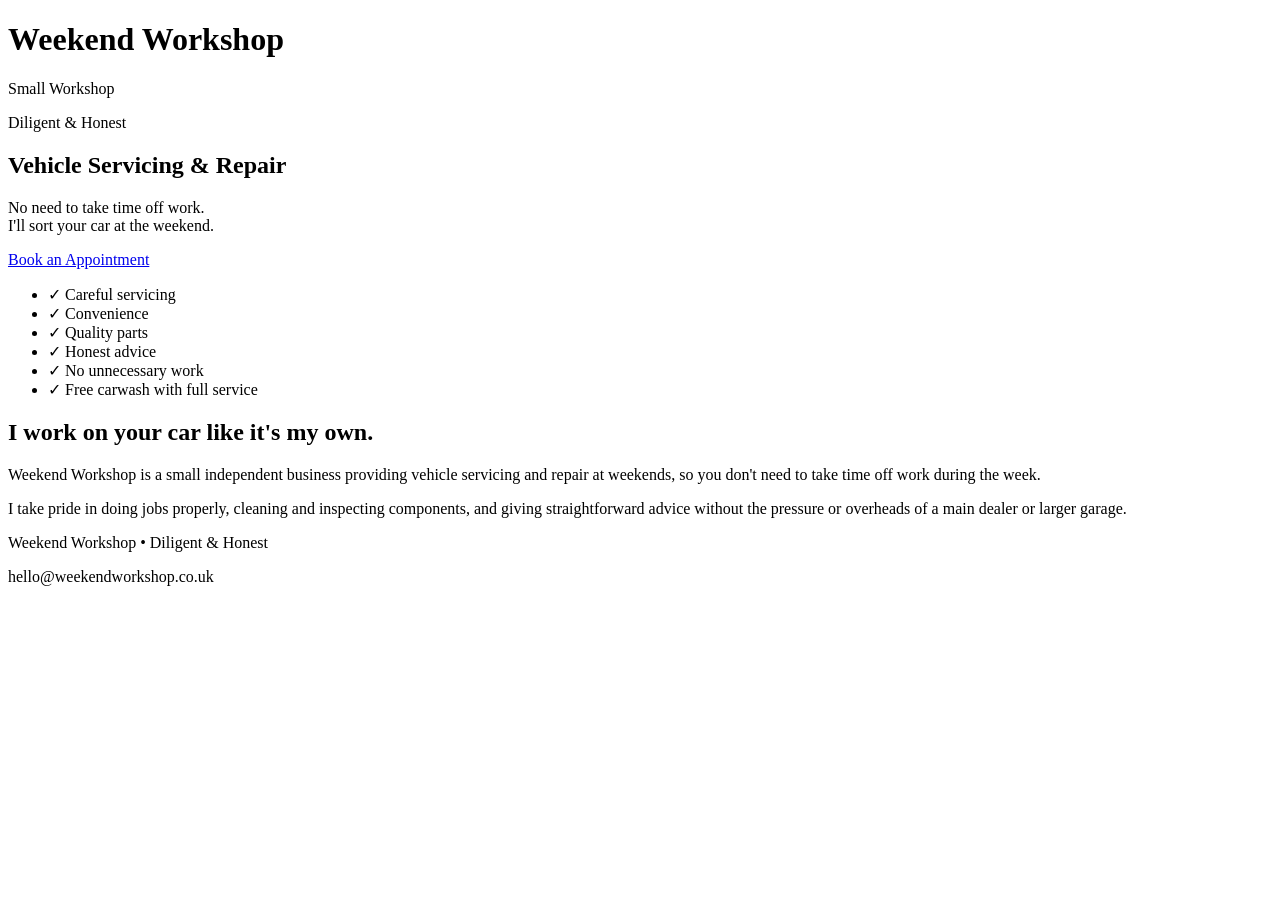
==== index.html @ 668af3d5 "Add initial HTML structure for Weekend Workshop" ====
<!DOCTYPE html>
<html lang="en">
<head>
    <meta charset="UTF-8">
    <meta name="viewport" content="width=device-width, initial-scale=1.0">
    <title>Weekend Workshop</title>
    <link rel="stylesheet" href="style.css">
</head>
<body>

<header>
    <div class="container">
        <h1>Weekend Workshop</h1>
        <p class="tagline">Small Workshop</p>
        <p class="tagline2">Diligent & Honest</p>

        <h2>Vehicle Servicing & Repair</h2>

        <p class="hero-text">
            No need to take time off work.<br>
            I'll sort your car at the weekend.
        </p>

        <a href="mailto:hello@weekendworkshop.co.uk" class="button">
            Book an Appointment
        </a>
    </div>
</header>

<section class="checklist">
    <div class="container">
        <ul>
            <li>✓ Careful servicing</li>
            <li>✓ Convenience</li>
            <li>✓ Quality parts</li>
            <li>✓ Honest advice</li>
            <li>✓ No unnecessary work</li>
            <li>✓ Free carwash with full service</li>
        </ul>
    </div>
</section>

<section class="about">
    <div class="container">

        <h2>I work on your car like it's my own.</h2>

        <p>
            Weekend Workshop is a small independent business providing
            vehicle servicing and repair at weekends, so you don't need
            to take time off work during the week.
        </p>

        <p>
            I take pride in doing jobs properly, cleaning and inspecting
            components, and giving straightforward advice without the
            pressure or overheads of a main dealer or larger garage.
        </p>

    </div>
</section>

<footer>
    <div class="container">
        <p>Weekend Workshop • Diligent & Honest</p>
        <p>hello@weekendworkshop.co.uk</p>
    </div>
</footer>

</body>
</html>
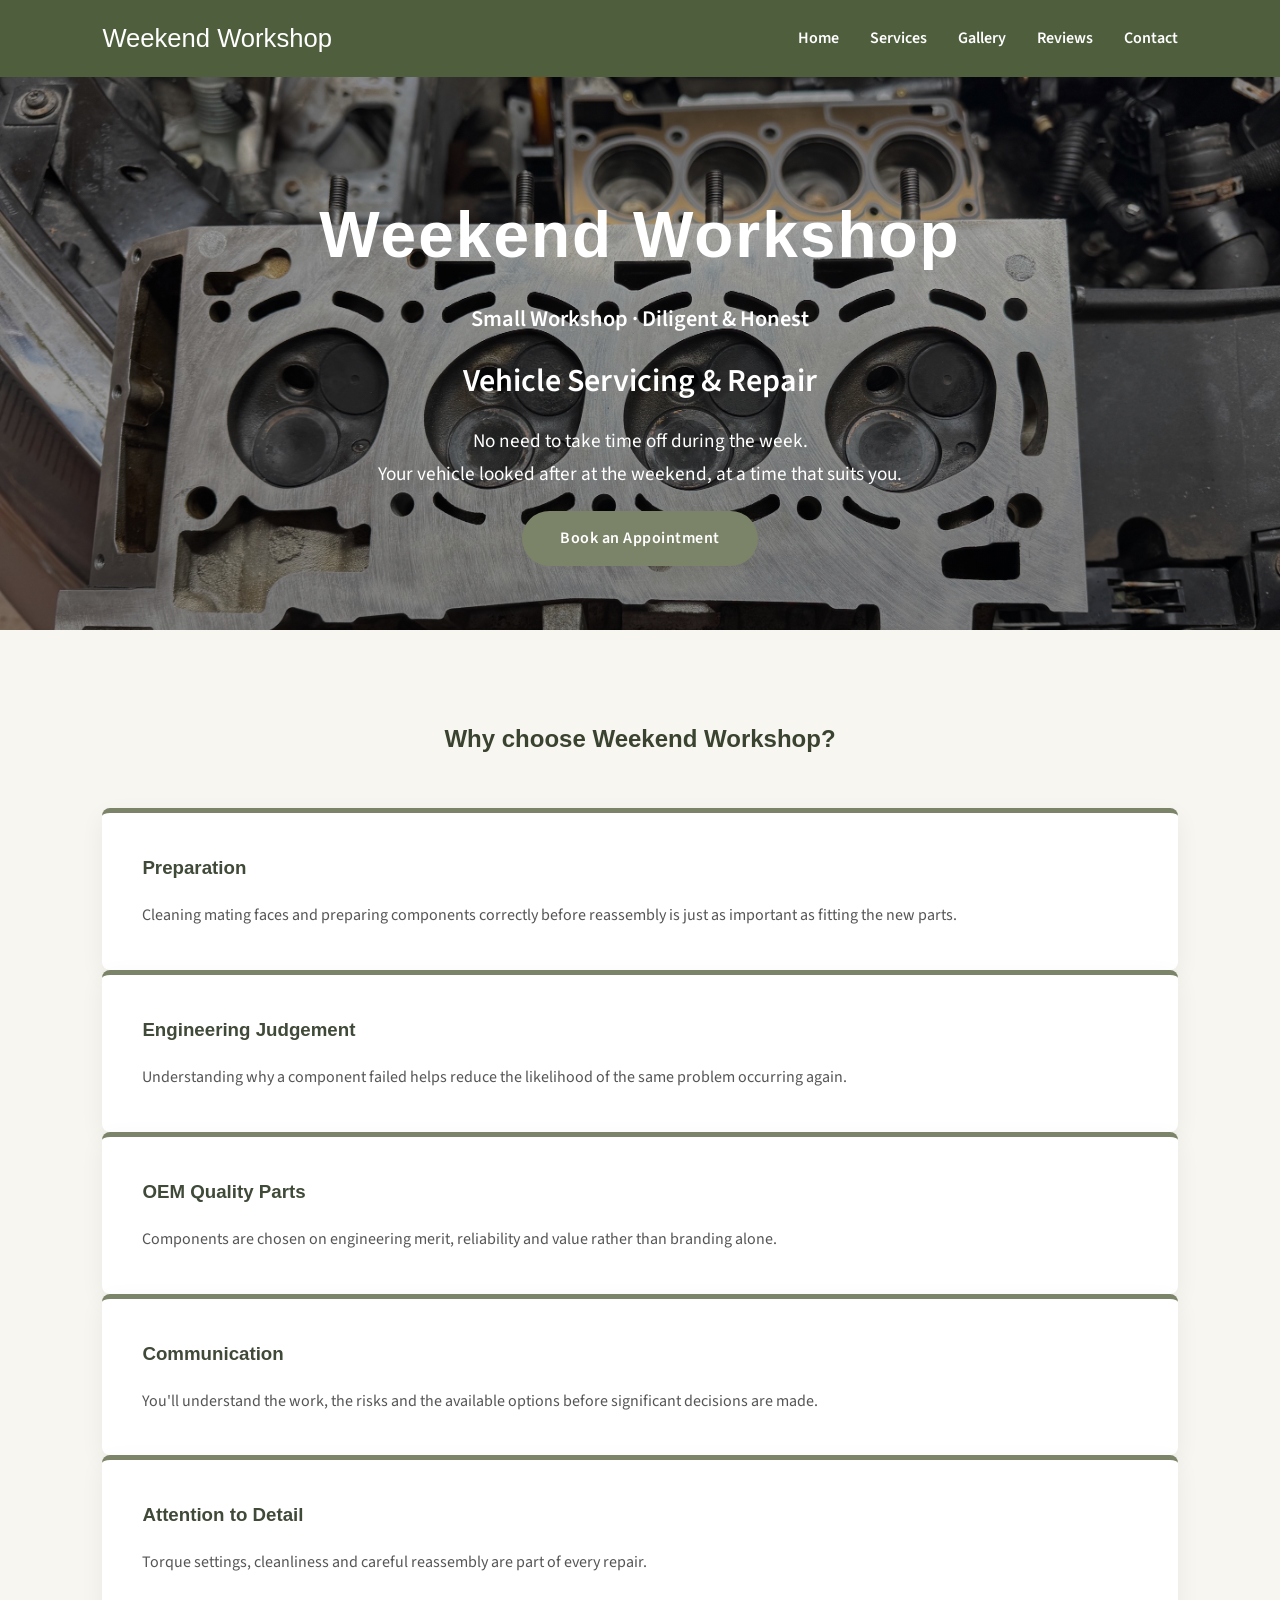
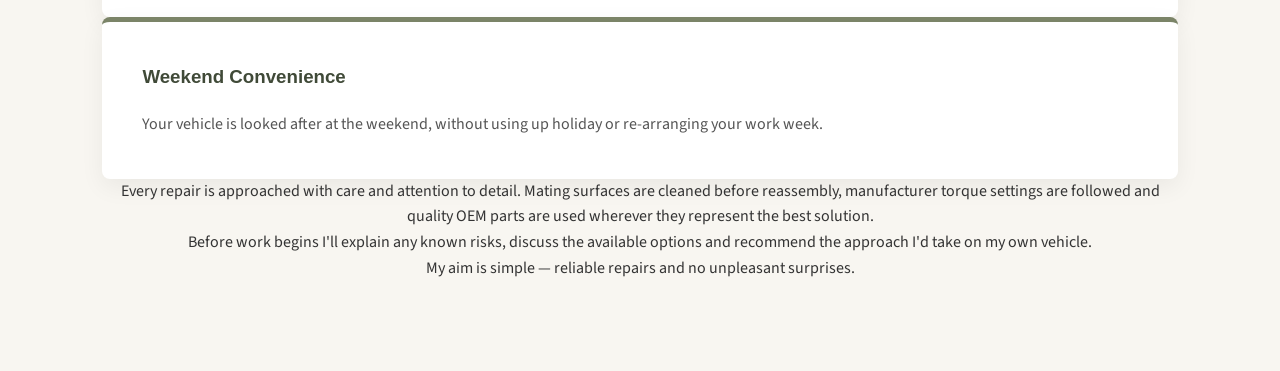
==== commit 1cfc97e0: "Gallery Added Gallery page with placeholders" ====
--- a/index.html
+++ b/index.html
@@ -3,69 +3,164 @@
 <head>
     <meta charset="UTF-8">
     <meta name="viewport" content="width=device-width, initial-scale=1.0">
-    <title>Weekend Workshop</title>
+
+    <title>Weekend Workshop | Vehicle Servicing & Repair</title>
+
+    <meta name="description" content="Weekend vehicle servicing and repair. Diligent workmanship, honest advice and the convenience of weekend appointments.">
+
     <link rel="stylesheet" href="style.css">
+
+    <link rel="preconnect" href="https://fonts.googleapis.com">
+    <link rel="preconnect" href="https://fonts.gstatic.com" crossorigin>
+
+    <link href="https://fonts.googleapis.com/css2?family=Merriweather:wght@700&family=Source+Sans+3:wght@300;400;600&display=swap" rel="stylesheet">
 </head>
+
 <body>
 
 <header>
-    <div class="container">
-        <h1>Weekend Workshop</h1>
-        <p class="tagline">Small Workshop</p>
-        <p class="tagline2">Diligent & Honest</p>
 
-        <h2>Vehicle Servicing & Repair</h2>
+    <div class="logo">
+        Weekend Workshop
+    </div>
 
-        <p class="hero-text">
-            No need to take time off work.<br>
-            I'll sort your car at the weekend.
-        </p>
+    <nav>
+        <a href="index.html">Home</a>
+        <a href="services.html">Services</a>
+        <a href="gallery.html">Gallery</a>
+        <a href="reviews.html">Reviews</a>
+        <a href="contact.html">Contact</a>
+    </nav>
 
-        <a href="mailto:hello@weekendworkshop.co.uk" class="button">
-            Book an Appointment
-        </a>
-    </div>
 </header>
 
-<section class="checklist">
-    <div class="container">
-        <ul>
-            <li>✓ Careful servicing</li>
-            <li>✓ Convenience</li>
-            <li>✓ Quality parts</li>
-            <li>✓ Honest advice</li>
-            <li>✓ No unnecessary work</li>
-            <li>✓ Free carwash with full service</li>
-        </ul>
+<section class="hero">
+
+    <div class="hero-content">
+
+        <div class="hero-title">
+            <h1>Weekend Workshop</h1>
+            <p class="hero-subtitle">
+                Small Workshop · Diligent & Honest
+            </p>
+        </div>
+
+        <div class="hero-service">
+            <h2>Vehicle Servicing &amp; Repair</h2>
+        </div>
+
+        <div class="hero-message">
+            <p>
+                No need to take time off during the week.<br>
+                Your vehicle looked after at the weekend,
+                at a time that suits you.
+            </p>
+        </div>
+
+        <div class="hero-action">
+            <a href="contact.html" class="cta-button">
+                Book an Appointment
+            </a>
+        </div>
+
     </div>
+
 </section>
 
-<section class="about">
-    <div class="container">
+<section class="features">
 
-        <h2>I work on your car like it's my own.</h2>
+    <h2>Why choose Weekend Workshop?</h2>
+
+    <div class="feature">
+
+    <h3>Preparation</h3>
+
+    <p>
+        Cleaning mating faces and preparing components
+        correctly before reassembly is just as important
+        as fitting the new parts.
+    </p>
+
+</div>
+
+<div class="feature">
+
+    <h3>Engineering Judgement</h3>
+
+    <p>
+        Understanding why a component failed helps reduce
+        the likelihood of the same problem occurring again.
+    </p>
+
+</div>
+
+<div class="feature">
+
+    <h3>OEM Quality Parts</h3>
+
+    <p>
+        Components are chosen on engineering merit,
+        reliability and value rather than branding alone.
+    </p>
+
+</div>
+
+<div class="feature">
+
+    <h3>Communication</h3>
+
+    <p>
+        You'll understand the work, the risks and the
+        available options before significant decisions
+        are made.
+    </p>
+
+</div>
+
+<div class="feature">
+
+    <h3>Attention to Detail</h3>
+
+    <p>
+        Torque settings, cleanliness and careful
+        reassembly are part of every repair.
+    </p>
+
+</div>
+
+<div class="feature">
+
+    <h3>Weekend Convenience</h3>
+
+    <p>
+        Your vehicle is looked after at the weekend,
+        without using up holiday or re-arranging
+        your work week.
+    </p>
+
+</div>
+    </div>
+ </p>
 
         <p>
-            Weekend Workshop is a small independent business providing
-            vehicle servicing and repair at weekends, so you don't need
-            to take time off work during the week.
+            Every repair is approached with care and attention to detail.
+            Mating surfaces are cleaned before reassembly, manufacturer
+            torque settings are followed and quality OEM parts are used
+            wherever they represent the best solution.
         </p>
 
         <p>
-            I take pride in doing jobs properly, cleaning and inspecting
-            components, and giving straightforward advice without the
-            pressure or overheads of a main dealer or larger garage.
+            Before work begins I'll explain any known risks, discuss the
+            available options and recommend the approach I'd take on my
+            own vehicle.
         </p>
+        
+        <p>My aim is simple — reliable repairs and no
+            unpleasant surprises.</p>
 
     </div>
+
 </section>
 
-<footer>
-    <div class="container">
-        <p>Weekend Workshop • Diligent & Honest</p>
-        <p>hello@weekendworkshop.co.uk</p>
-    </div>
-</footer>
-
 </body>
-</html>
+</html>
--- a/style.css
+++ b/style.css
@@ -0,0 +1,255 @@
+/* RESET */
+
+* {
+    margin: 0;
+    padding: 0;
+    box-sizing: border-box;
+}
+
+body {
+    font-family: 'Source Sans 3', sans-serif;
+    color: #333;
+    background: #f8f6f1;
+    line-height: 1.6;
+}
+
+/* HEADER */
+
+header {
+    position: fixed;
+    top: 0;
+    left: 0;
+    width: 100%;
+
+    background: rgb(79, 95, 62);
+
+    display: flex;
+    justify-content: space-between;
+    align-items: center;
+
+    padding: 18px 8%;
+    z-index: 1000;
+}
+
+.logo {
+    color: white;
+    font-family: 'Montserrat', sans-serif;
+    font-size: 1.6rem;
+}
+
+nav a {
+    color: white;
+    text-decoration: none;
+    margin-left: 28px;
+    font-weight: 600;
+    transition: 0.25s;
+}
+
+nav a:hover {
+    color: #d4b26a;
+}
+
+/* HERO */
+
+.hero {
+    min-height: 70vh;
+
+    background:
+        linear-gradient(rgba(0,0,0,.30), rgba(0,0,0,.45)),
+        url("images/CylHead.jpeg");
+
+    background-size: cover;
+    background-position: center 10%;
+
+    display: flex;
+    justify-content: center;
+    align-items: center;
+
+    text-align: center;
+    color: white;
+
+    padding: 30px;
+}
+
+.hero-content {
+    max-width: 700px;
+    width: 100%;
+    transform: translateY(60px);
+}
+
+.hero-title {
+    margin-bottom: 18px;
+}
+
+.hero-title h1 {
+    margin: 0 0 16px 0;
+    font-family: 'Montserrat', sans-serif;
+    font-size: 4rem;
+    letter-spacing: 2px;
+}
+
+.hero-subtitle {
+    margin: 0;
+    font-size: 1.4rem;
+    font-weight: 600;
+    color: #ffffff;
+}
+
+.hero-service {
+    margin-bottom: 18px;
+}
+
+.hero-service h2 {
+    margin: 0;
+    font-size: 2rem;
+    font-weight: 600;
+}
+
+.hero-message {
+    margin-bottom: 20px;
+}
+
+.hero-message p {
+    margin: 0;
+    font-size: 1.2rem;
+    line-height: 1.7;
+}
+
+/* CALL TO ACTION BUTTON */
+
+.cta-button {
+    display: inline-block;
+
+    padding: 15px 38px;
+
+    background: #7b8468;
+    color: white;
+
+    text-decoration: none;
+    border-radius: 40px;
+
+    font-weight: 600;
+    letter-spacing: .5px;
+
+    transition: 0.25s;
+}
+
+.cta-button:hover {
+    background: #59624c;
+    transform: translateY(-2px);
+}
+
+/* FEATURES */
+
+.features {
+    padding: 90px 8%;
+    background: #f8f6f1;
+    text-align: center;
+}
+
+.features h2 {
+    font-family: 'Montserrat', sans-serif;
+    margin-bottom: 50px;
+    color: #39432f;
+}
+
+.feature-grid {
+    display: grid;
+    grid-template-columns: repeat(auto-fit, minmax(220px, 1fr));
+    gap: 25px;
+}
+
+.feature {
+    background: white;
+    padding: 40px;
+
+    border-top: 5px solid #7b8468;
+    border-radius: 8px;
+
+    box-shadow: 0 8px 24px rgba(0,0,0,.06);
+
+    text-align: left;
+    transition: 0.25s;
+}
+
+.feature:hover {
+    transform: translateY(-6px);
+}
+
+.feature h3 {
+    font-family: 'Montserrat', sans-serif;
+    color: #404a38;
+    margin-bottom: 18px;
+}
+
+.feature p {
+    line-height: 1.8;
+    color: #555;
+}
+
+/* ABOUT */
+
+.about {
+    background: white;
+    padding: 90px 10%;
+}
+
+.about-text {
+    max-width: 850px;
+    margin: auto;
+}
+
+.about h2 {
+    font-family: 'Montserrat', sans-serif;
+    color: #39432f;
+    margin-bottom: 35px;
+    text-align: center;
+}
+
+.about p {
+    margin-bottom: 22px;
+    font-size: 1.15rem;
+    line-height: 1.9;
+}
+
+/* MOBILE */
+
+@media (max-width: 900px) {
+
+    header {
+        flex-direction: column;
+        padding: 15px;
+    }
+
+    nav {
+        margin-top: 15px;
+    }
+
+    nav a {
+        margin: 0 10px;
+    }
+
+    .hero {
+        min-height: 75vh;
+    }
+
+    .hero-content {
+        transform: translateY(40px);
+    }
+
+    .hero-title h1 {
+        font-size: 2.8rem;
+    }
+
+    .hero-subtitle {
+        font-size: 1.2rem;
+    }
+
+    .hero-service h2 {
+        font-size: 1.5rem;
+    }
+
+    .hero-message p {
+        font-size: 1.05rem;
+    }
+}
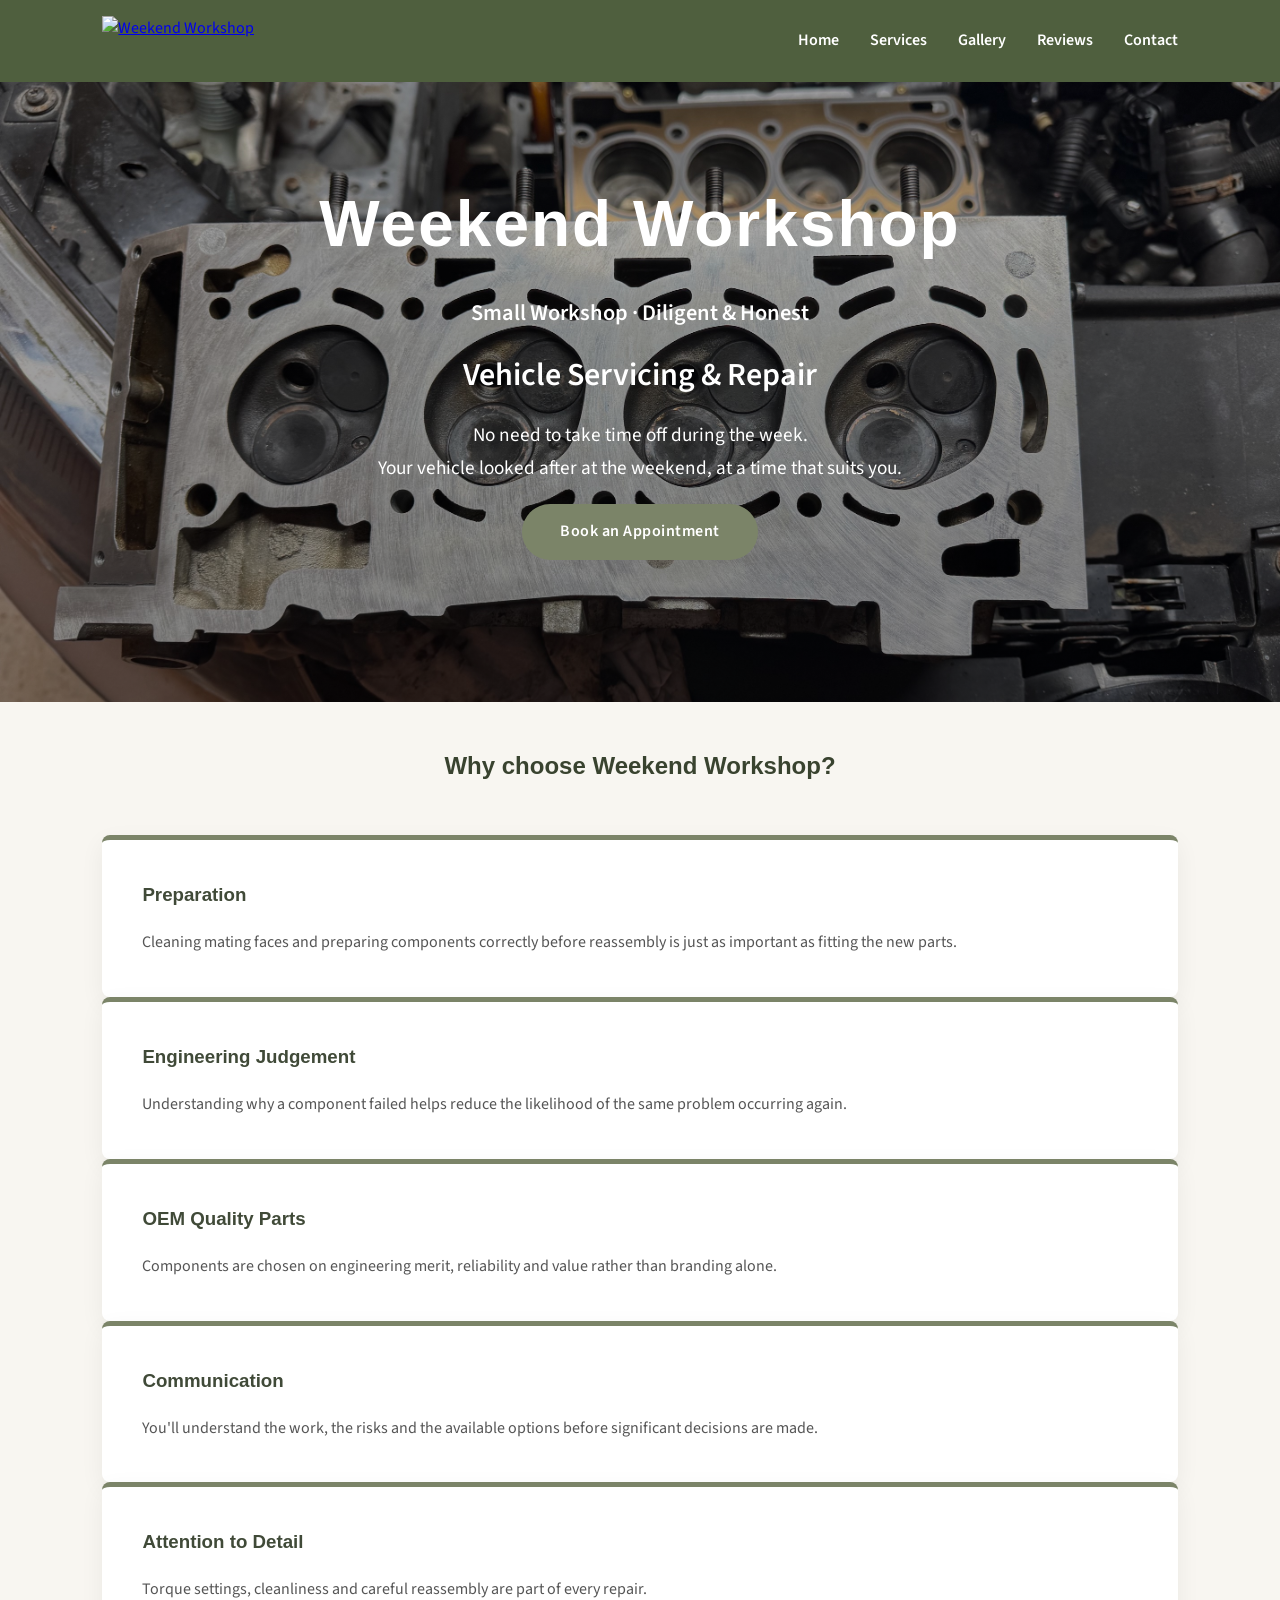
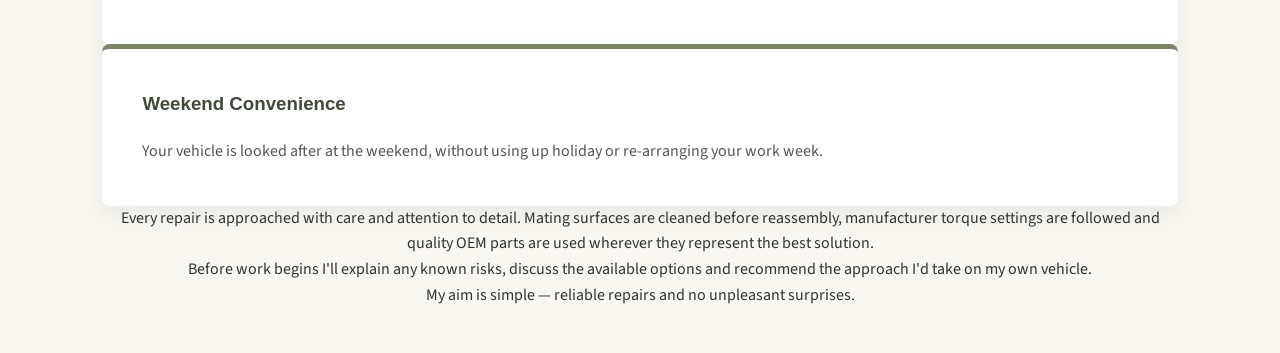
==== commit 5efab922: "Add logo to Nav bar WW-Spanner" ====
--- a/index.html
+++ b/index.html
@@ -20,9 +20,13 @@
 
 <header>
 
-    <div class="logo">
-        Weekend Workshop
-    </div>
+  <div class="logo">
+    <a href="index.html">
+        <img src="images/WW-spanner.png"
+             alt="Weekend Workshop"
+             class="logo-image">
+    </a>
+</div>
 
     <nav>
         <a href="index.html">Home</a>
@@ -154,7 +158,7 @@
             available options and recommend the approach I'd take on my
             own vehicle.
         </p>
-        
+
         <p>My aim is simple — reliable repairs and no
             unpleasant surprises.</p>
 
--- a/style.css
+++ b/style.css
@@ -27,14 +27,20 @@
     justify-content: space-between;
     align-items: center;
 
-    padding: 18px 8%;
+    height: 82px;
+    padding: 0 8%;
     z-index: 1000;
 }
 
 .logo {
-    color: white;
-    font-family: 'Montserrat', sans-serif;
-    font-size: 1.6rem;
+    display: flex;
+    align-items: center;
+}
+
+.logo-image {
+    height: 50px;
+    width: auto;
+    display: block;
 }
 
 nav a {
@@ -52,14 +58,14 @@
 /* HERO */
 
 .hero {
-    min-height: 70vh;
+    min-height: 78vh;
 
     background:
         linear-gradient(rgba(0,0,0,.30), rgba(0,0,0,.45)),
         url("images/CylHead.jpeg");
 
     background-size: cover;
-    background-position: center 10%;
+    background-position: center 14%;
 
     display: flex;
     justify-content: center;
@@ -74,7 +80,7 @@
 .hero-content {
     max-width: 700px;
     width: 100%;
-    transform: translateY(60px);
+    transform: translateY(25px);
 }
 
 .hero-title {
@@ -82,14 +88,15 @@
 }
 
 .hero-title h1 {
-    margin: 0 0 16px 0;
+    margin: 0 0 0 0;
     font-family: 'Montserrat', sans-serif;
     font-size: 4rem;
+     line-height: 1;
     letter-spacing: 2px;
 }
 
 .hero-subtitle {
-    margin: 0;
+    margin: 40px 0 0 0;
     font-size: 1.4rem;
     font-weight: 600;
     color: #ffffff;
@@ -142,7 +149,7 @@
 /* FEATURES */
 
 .features {
-    padding: 90px 8%;
+    padding: 45px 8%;
     background: #f8f6f1;
     text-align: center;
 }
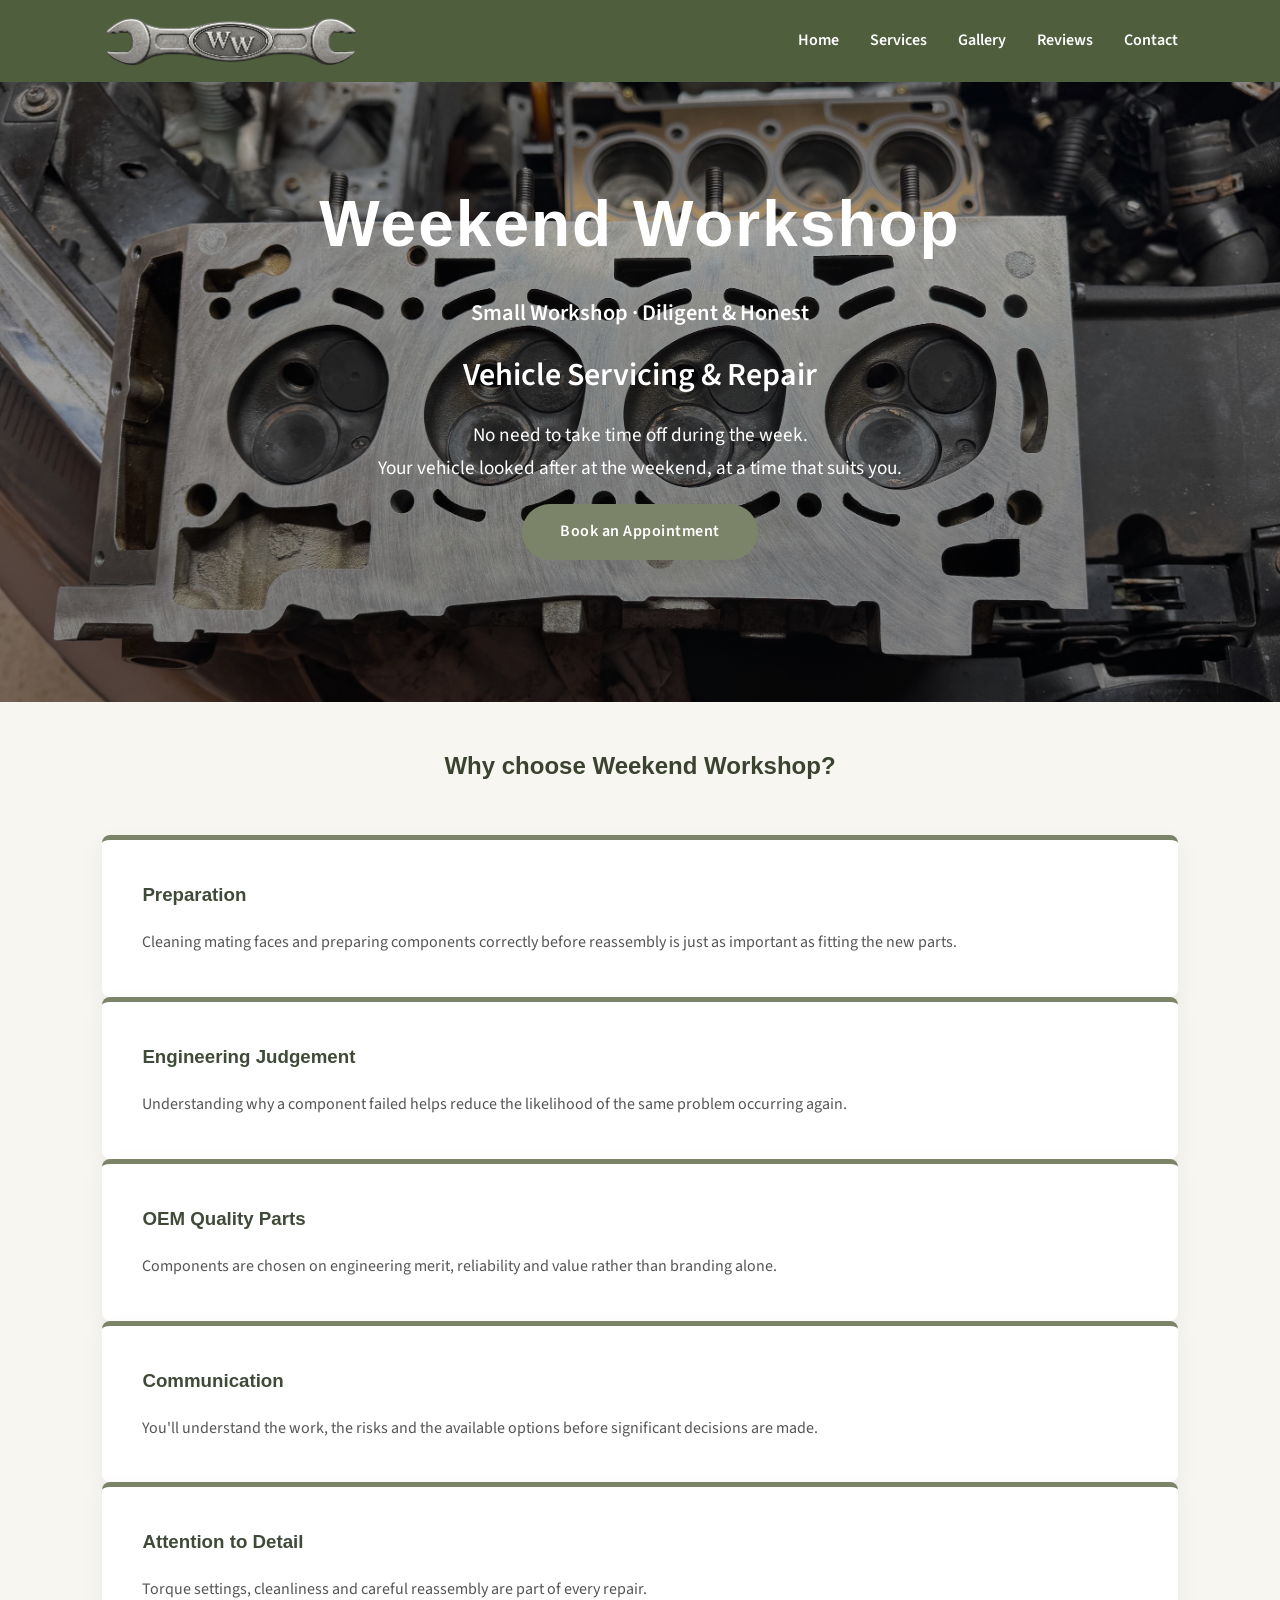
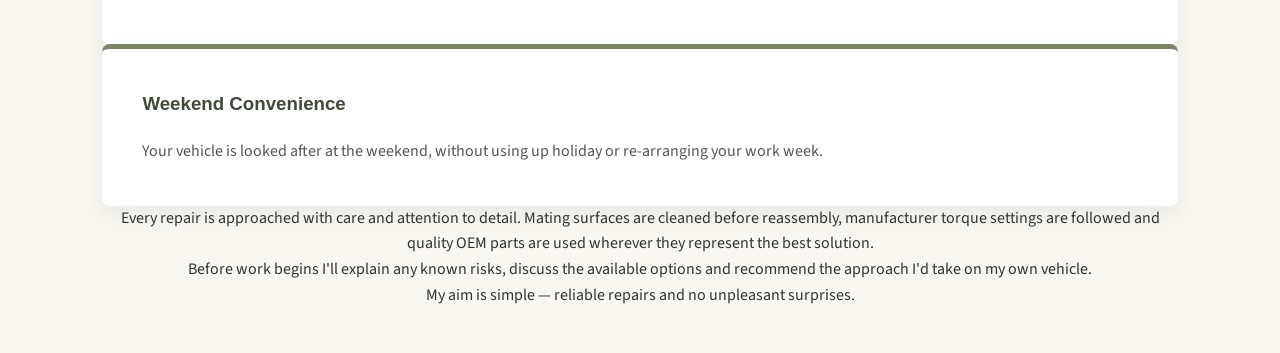
==== commit f88ecad1: "LogoChange Spanner file renamed" ====
--- a/index.html
+++ b/index.html
@@ -22,7 +22,7 @@
 
   <div class="logo">
     <a href="index.html">
-        <img src="images/WW-spanner.png"
+        <img src="images/wwspanner.png"
              alt="Weekend Workshop"
              class="logo-image">
     </a>
